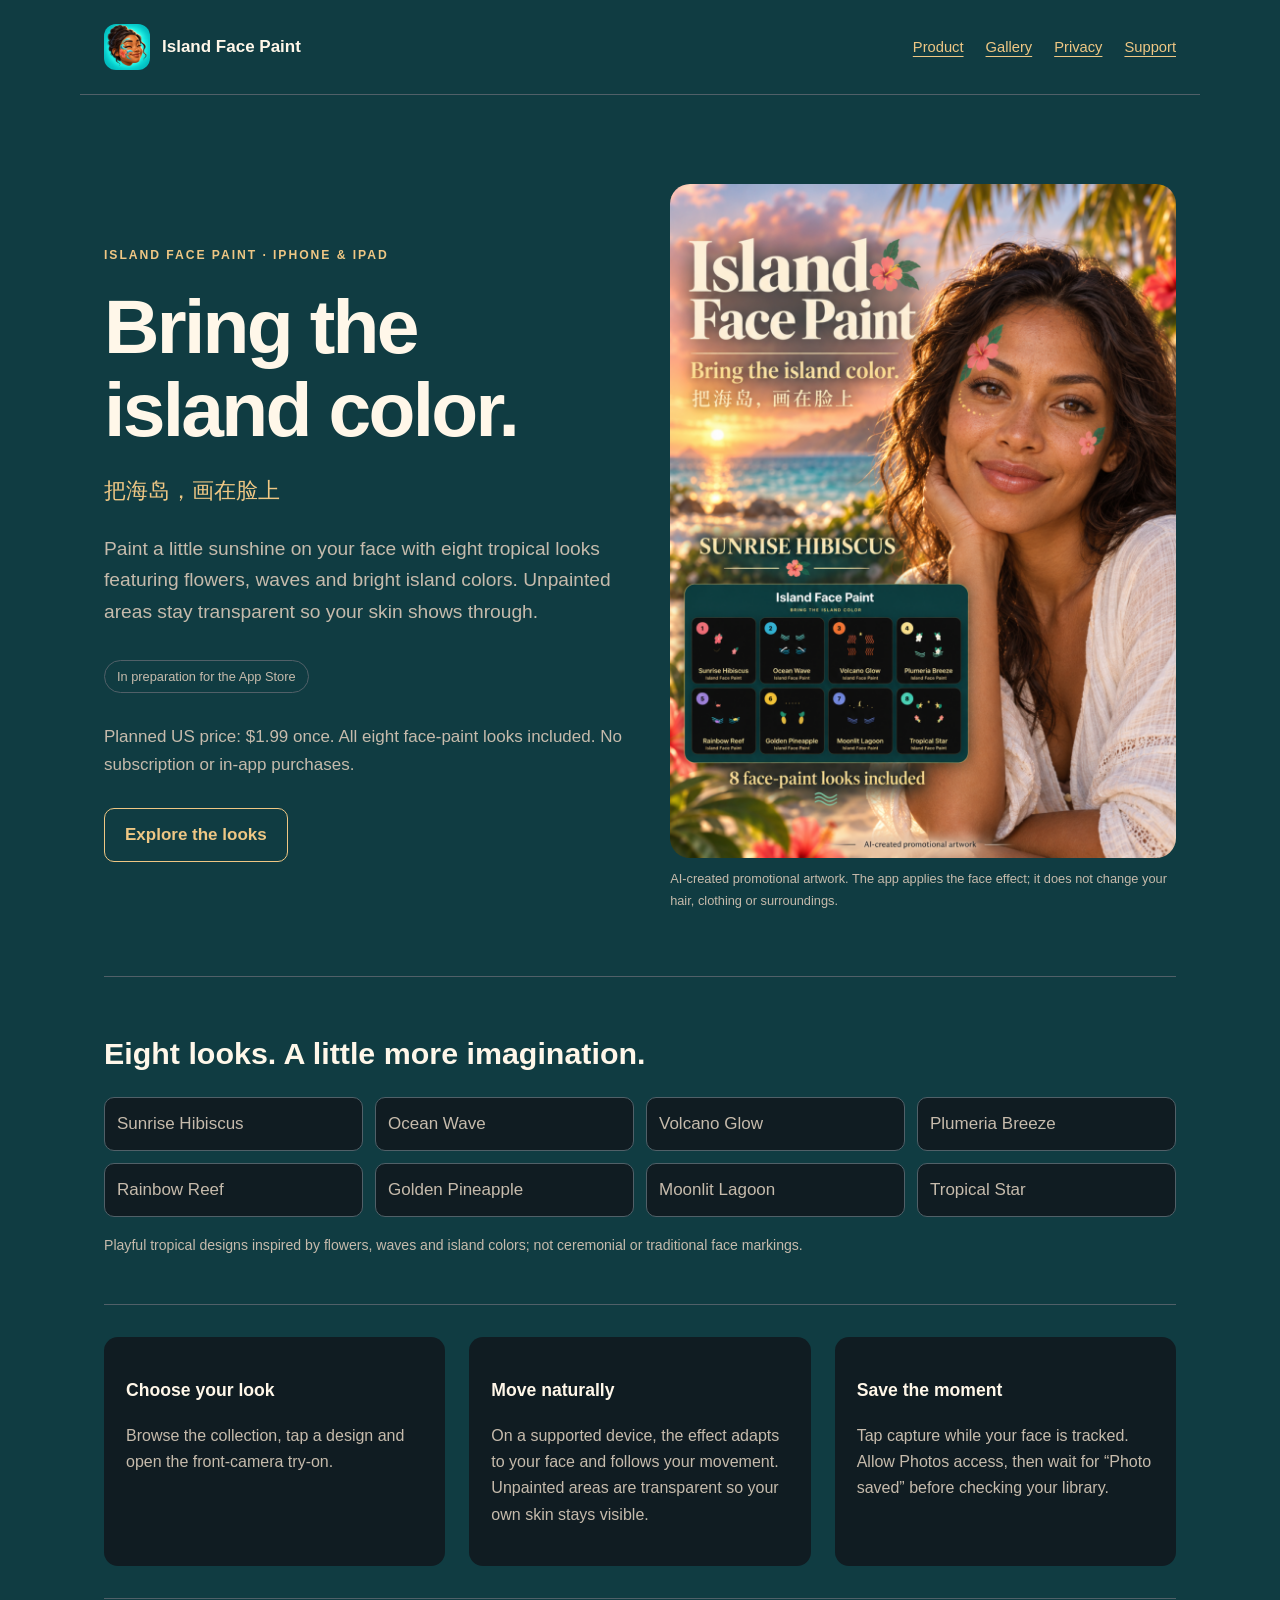
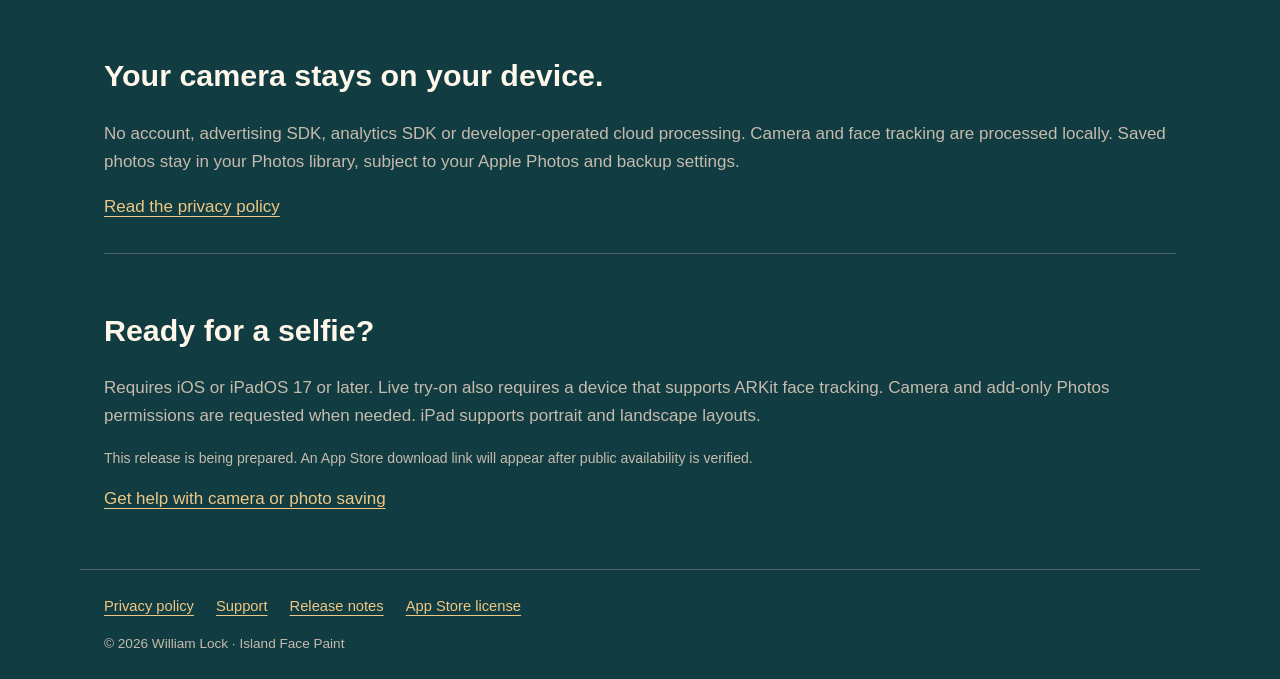
==== index.html @ 732fa8f4 "Publish Island Face Paint product, gallery, privacy and support pages" ====
<!doctype html>
<html lang="en"><head><meta charset="utf-8"><meta name="viewport" content="width=device-width,initial-scale=1"><title>Product | Island Face Paint</title><meta name="description" content="Paint a little sunshine on your face with eight tropical looks featuring flowers, waves and bright island colors. Unpainted areas stay transparent so your skin shows through."><link rel="icon" href="assets/icon.png"><link rel="stylesheet" href="style.css"></head>
<body><header><a class="brand" href="index.html"><img src="assets/icon.png" alt="" width="46" height="46">Island Face Paint</a><nav aria-label="Main"><a href="index.html">Product</a><a href="campaign.html">Gallery</a><a href="privacy.html">Privacy</a><a href="support.html">Support</a></nav></header>
<main><div class="hero"><div><p class="eyebrow">Island Face Paint · iPhone &amp; iPad</p><h1>Bring the island color.</h1><p class="chinese" lang="zh-Hans">把海岛，画在脸上</p><p class="lead">Paint a little sunshine on your face with eight tropical looks featuring flowers, waves and bright island colors. Unpainted areas stay transparent so your skin shows through.</p><p class="status">In preparation for the App Store</p><p>Planned US price: $1.99 once. All eight face-paint looks included. No subscription or in-app purchases.</p><a class="button" href="campaign.html">Explore the looks</a></div><figure class="hero-portrait"><picture><source media="(min-width:701px)" srcset="assets/ipad-02.png"><img src="assets/iphone-02.png" alt="AI-created promotional portrait featuring Sunrise Hibiscus" fetchpriority="high"></picture><figcaption>AI-created promotional artwork. The app applies the face effect; it does not change your hair, clothing or surroundings.</figcaption></figure></div>
<section><h2>Eight looks. A little more imagination.</h2><ul class="look-list"><li>Sunrise Hibiscus</li><li>Ocean Wave</li><li>Volcano Glow</li><li>Plumeria Breeze</li><li>Rainbow Reef</li><li>Golden Pineapple</li><li>Moonlit Lagoon</li><li>Tropical Star</li></ul><p class="note">Playful tropical designs inspired by flowers, waves and island colors; not ceremonial or traditional face markings.</p></section>
<section class="features"><article><h3>Choose your look</h3><p>Browse the collection, tap a design and open the front-camera try-on.</p></article><article><h3>Move naturally</h3><p>On a supported device, the effect adapts to your face and follows your movement. Unpainted areas are transparent so your own skin stays visible.</p></article><article><h3>Save the moment</h3><p>Tap capture while your face is tracked. Allow Photos access, then wait for “Photo saved” before checking your library.</p></article></section>
<section><h2>Your camera stays on your device.</h2><p>No account, advertising SDK, analytics SDK or developer-operated cloud processing. Camera and face tracking are processed locally. Saved photos stay in your Photos library, subject to your Apple Photos and backup settings.</p><a href="privacy.html">Read the privacy policy</a></section>
<section><h2>Ready for a selfie?</h2><p>Requires iOS or iPadOS 17 or later. Live try-on also requires a device that supports ARKit face tracking. Camera and add-only Photos permissions are requested when needed. iPad supports portrait and landscape layouts.</p><p class="note">This release is being prepared. An App Store download link will appear after public availability is verified.</p><a href="support.html">Get help with camera or photo saving</a></section></main><footer><nav aria-label="Footer"><a href="privacy.html">Privacy policy</a><a href="support.html">Support</a><a href="releases.html">Release notes</a><a href="https://www.apple.com/legal/internet-services/itunes/dev/stdeula/">App Store license</a></nav>© 2026 William Lock · Island Face Paint</footer></body></html>
---- style.css ----
:root{color-scheme:dark;--bg:#0c0c0d;--panel:#171617;--ink:#fff7e9;--muted:#c6bbac;--gold:#efc784;--line:#3b3227}*{box-sizing:border-box}body{margin:0;background:var(--bg);color:var(--ink);font:17px/1.65 -apple-system,BlinkMacSystemFont,"Segoe UI",sans-serif}a{color:var(--gold);text-underline-offset:4px}a:focus-visible,summary:focus-visible{outline:3px solid var(--gold);outline-offset:5px}header,main,footer{max-width:1120px;margin:auto;padding:24px}header{display:flex;align-items:center;justify-content:space-between;gap:20px;border-bottom:1px solid var(--line)}.brand{display:flex;align-items:center;gap:12px;text-decoration:none;color:var(--ink);font-weight:750}.brand img{width:46px;height:46px;border-radius:12px}nav{display:flex;gap:22px;flex-wrap:wrap}nav a{font-size:.92rem}.hero{display:grid;grid-template-columns:1.05fr 1fr;align-items:center;gap:35px;padding:65px 0}.eyebrow{color:var(--gold);text-transform:uppercase;letter-spacing:.16em;font-size:.76rem;font-weight:700}h1{font-size:clamp(2.7rem,6vw,5.2rem);line-height:1.08;letter-spacing:-.035em;margin:20px 0}h1 span{display:block;color:var(--gold);letter-spacing:.12em;margin-top:12px;font-weight:500}h2{font-size:1.9rem;line-height:1.25}h3{font-size:1.1rem}p{color:var(--muted)}.lead{font-size:1.2rem;max-width:620px}.button{display:inline-block;padding:12px 20px;border:1px solid var(--gold);border-radius:10px;text-decoration:none;font-weight:650;margin-top:12px}.hero-art{display:grid;grid-template-columns:1fr 1fr;gap:8px;align-items:center}.hero-art img{width:100%;border-radius:90px;box-shadow:0 24px 60px #000}.hero-art img+img{margin-top:80px}.status{display:inline-block;border:1px solid var(--line);border-radius:99px;padding:5px 12px;font-size:.8rem;color:var(--muted)}section{padding:32px 0;border-top:1px solid var(--line)}.cards{display:grid;grid-template-columns:repeat(4,minmax(0,1fr));gap:16px}.mask{margin:0;background:var(--panel);border:1px solid var(--line);border-radius:18px;overflow:hidden;text-align:center}.mask img{width:100%;aspect-ratio:1;object-fit:contain;display:block}.mask figcaption{padding:10px 8px 16px}.mask strong{display:block;font-size:1.25rem;color:var(--gold)}.mask span{font-size:.88rem;color:var(--muted)}.features{display:grid;grid-template-columns:repeat(3,1fr);gap:24px}.features article{background:var(--panel);padding:22px;border-radius:14px}.features p{font-size:1rem}.note{font-size:.88rem;color:var(--muted)}.document{max-width:780px;padding-bottom:65px}.document h1{font-size:2.7rem}.document h2{font-size:1.4rem;margin-top:32px}li{color:var(--muted);margin:8px 0}details{padding:14px 0;border-bottom:1px solid var(--line)}summary{cursor:pointer;font-weight:650}footer{border-top:1px solid var(--line);font-size:.85rem;color:var(--muted)}footer nav{margin-bottom:15px}@media(max-width:700px){header{align-items:flex-start;flex-direction:column}.hero{grid-template-columns:1fr;padding:30px 0;gap:20px}.hero-art{max-width:440px;margin:auto}.hero-art img+img{margin-top:30px}.cards{grid-template-columns:repeat(2,minmax(0,1fr))}.features{grid-template-columns:1fr}main,header,footer{padding:20px}h1{font-size:3rem}nav{gap:16px}}
:root .hero-art img, :root .mask img { height: auto; }
.campaign{display:grid;grid-template-columns:.72fr 1.28fr;gap:28px;align-items:center}.campaign img{width:100%;height:auto;border:1px solid var(--line);border-radius:18px;display:block}@media(max-width:700px){.campaign{grid-template-columns:1fr}}

:root{--bg:#103C42;--panel:#101c22;--line:#516068}
.hero-portrait{margin:0}.hero-portrait img{width:100%;height:auto;display:block;border-radius:20px}.hero-portrait figcaption{font-size:.8rem;color:var(--muted);margin-top:10px}.look-list{display:grid;grid-template-columns:repeat(4,minmax(0,1fr));gap:12px;padding:0;list-style:none}.look-list li{padding:12px;background:var(--panel);border:1px solid var(--line);border-radius:10px;margin:0}.screenshot-grid{display:grid;grid-template-columns:repeat(3,minmax(0,1fr));gap:20px;align-items:start}.screenshot-grid figure{margin:0;min-width:0}.screenshot-grid img{width:100%;height:auto;display:block;border-radius:12px;border:1px solid var(--line)}.screenshot-grid figcaption{font-size:.85rem;color:var(--muted);margin-top:10px}.chinese{color:var(--gold);font-size:1.4rem}.brand{min-width:0}.brand img{flex-shrink:0}h1{overflow-wrap:anywhere}@media(max-width:700px){.look-list{grid-template-columns:repeat(2,minmax(0,1fr))}.screenshot-grid{grid-template-columns:1fr}.screenshot-grid figure{max-width:440px;margin:auto}.hero-portrait{max-width:460px;margin:auto}.brand{font-size:.95rem}h1{font-size:2.8rem}}
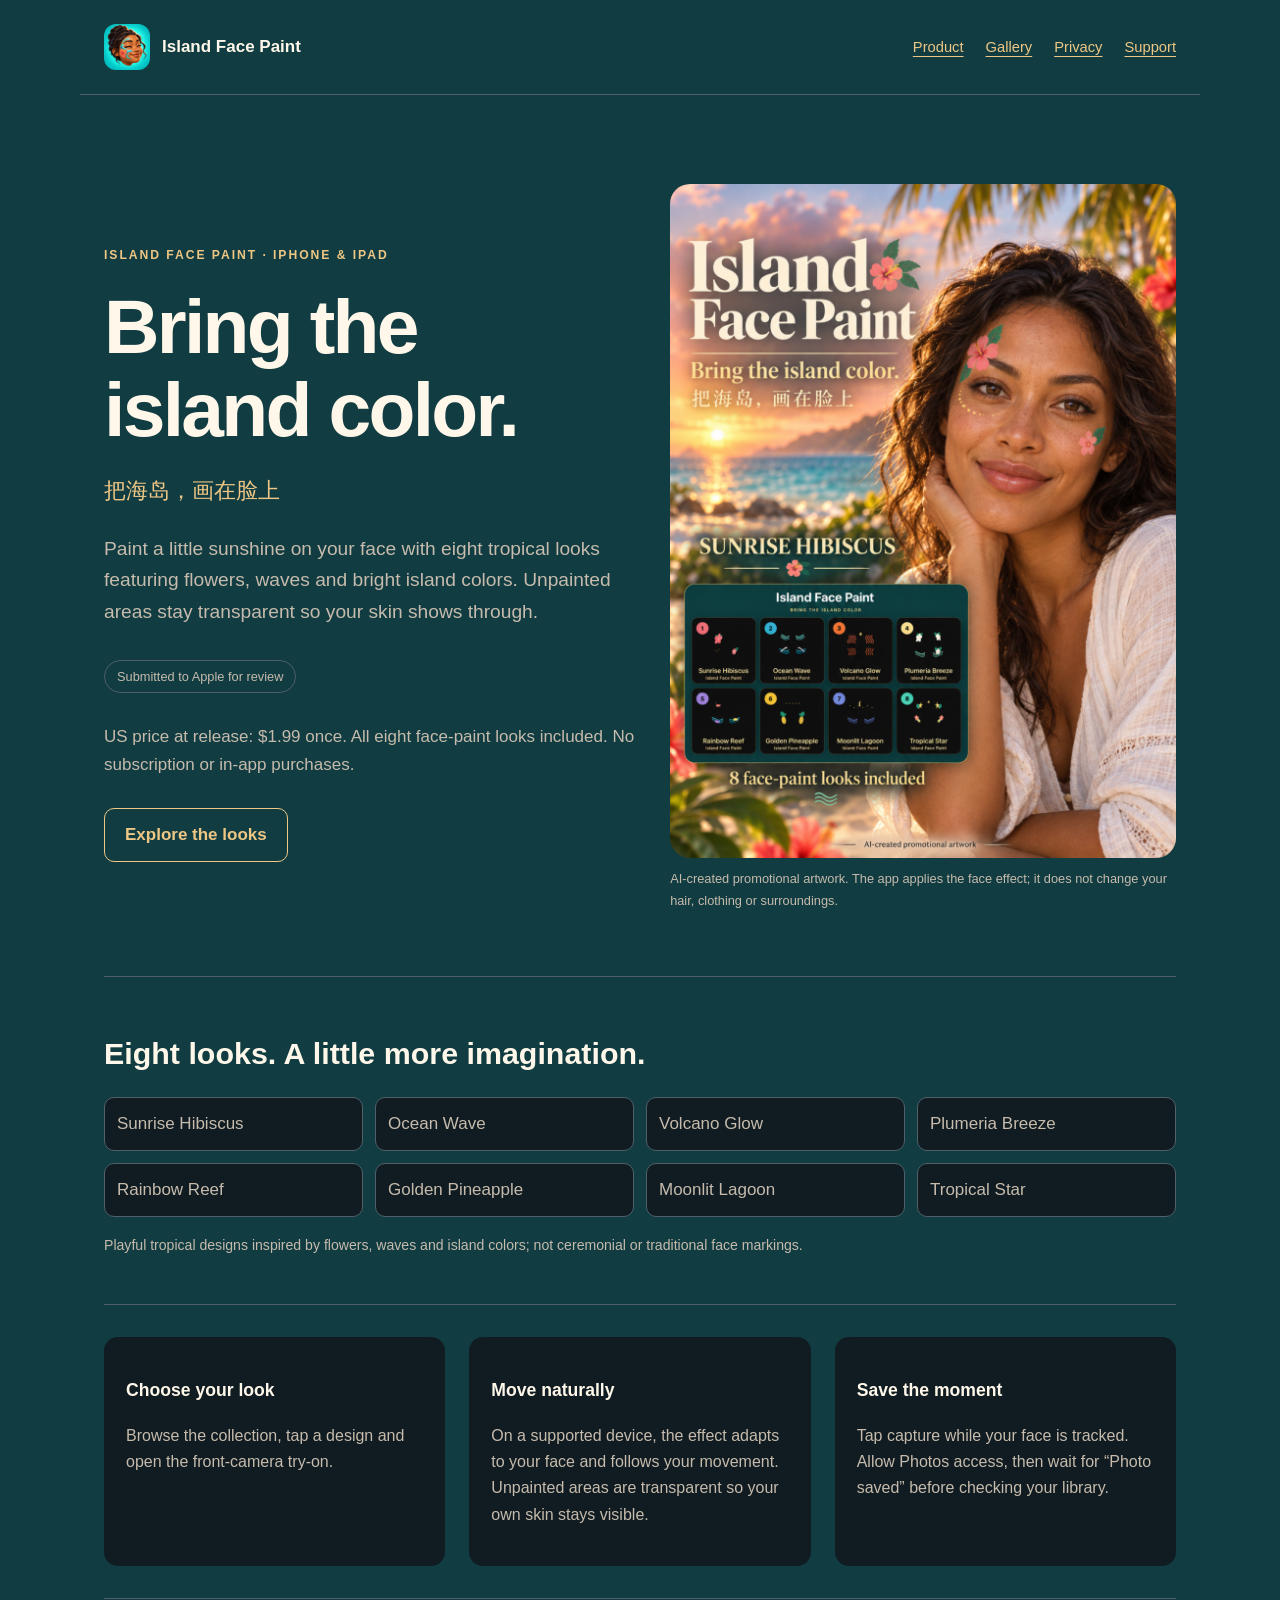
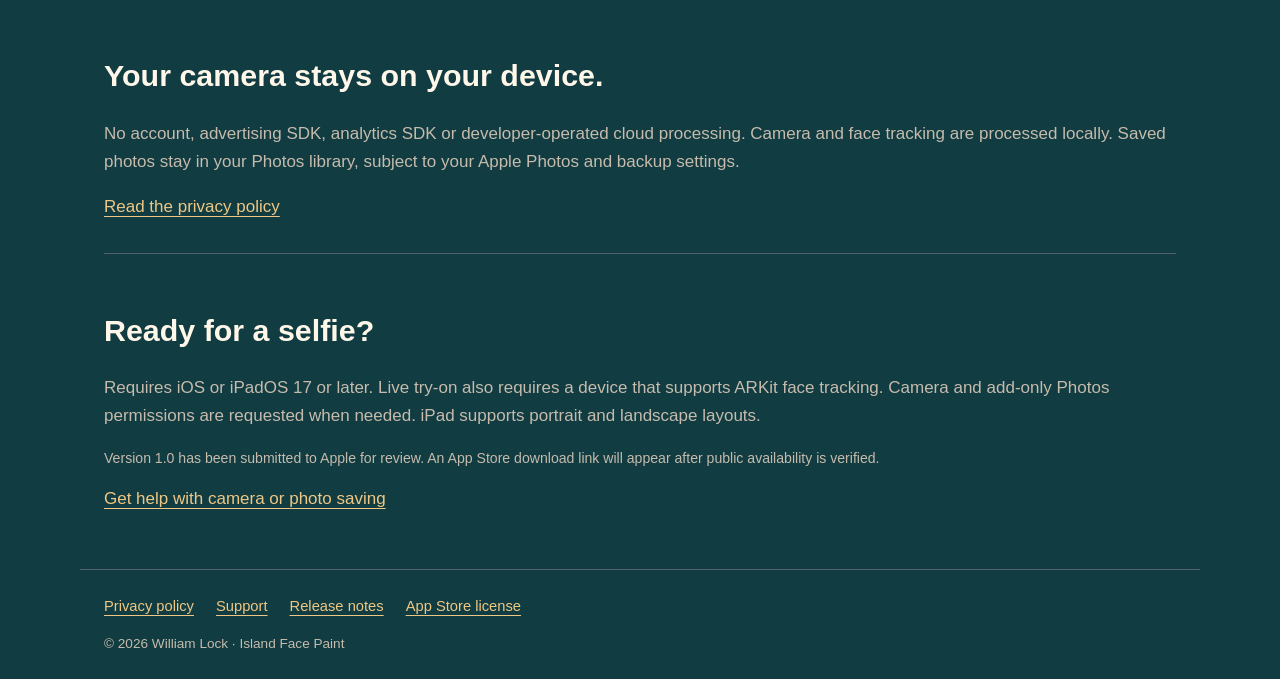
==== commit 24dd9583: "Record version 1.0 submission to Apple review" ====
--- a/index.html
+++ b/index.html
@@ -1,8 +1,8 @@
 <!doctype html>
 <html lang="en"><head><meta charset="utf-8"><meta name="viewport" content="width=device-width,initial-scale=1"><title>Product | Island Face Paint</title><meta name="description" content="Paint a little sunshine on your face with eight tropical looks featuring flowers, waves and bright island colors. Unpainted areas stay transparent so your skin shows through."><link rel="icon" href="assets/icon.png"><link rel="stylesheet" href="style.css"></head>
 <body><header><a class="brand" href="index.html"><img src="assets/icon.png" alt="" width="46" height="46">Island Face Paint</a><nav aria-label="Main"><a href="index.html">Product</a><a href="campaign.html">Gallery</a><a href="privacy.html">Privacy</a><a href="support.html">Support</a></nav></header>
-<main><div class="hero"><div><p class="eyebrow">Island Face Paint · iPhone &amp; iPad</p><h1>Bring the island color.</h1><p class="chinese" lang="zh-Hans">把海岛，画在脸上</p><p class="lead">Paint a little sunshine on your face with eight tropical looks featuring flowers, waves and bright island colors. Unpainted areas stay transparent so your skin shows through.</p><p class="status">In preparation for the App Store</p><p>Planned US price: $1.99 once. All eight face-paint looks included. No subscription or in-app purchases.</p><a class="button" href="campaign.html">Explore the looks</a></div><figure class="hero-portrait"><picture><source media="(min-width:701px)" srcset="assets/ipad-02.png"><img src="assets/iphone-02.png" alt="AI-created promotional portrait featuring Sunrise Hibiscus" fetchpriority="high"></picture><figcaption>AI-created promotional artwork. The app applies the face effect; it does not change your hair, clothing or surroundings.</figcaption></figure></div>
+<main><div class="hero"><div><p class="eyebrow">Island Face Paint · iPhone &amp; iPad</p><h1>Bring the island color.</h1><p class="chinese" lang="zh-Hans">把海岛，画在脸上</p><p class="lead">Paint a little sunshine on your face with eight tropical looks featuring flowers, waves and bright island colors. Unpainted areas stay transparent so your skin shows through.</p><p class="status">Submitted to Apple for review</p><p>US price at release: $1.99 once. All eight face-paint looks included. No subscription or in-app purchases.</p><a class="button" href="campaign.html">Explore the looks</a></div><figure class="hero-portrait"><picture><source media="(min-width:701px)" srcset="assets/ipad-02.png"><img src="assets/iphone-02.png" alt="AI-created promotional portrait featuring Sunrise Hibiscus" fetchpriority="high"></picture><figcaption>AI-created promotional artwork. The app applies the face effect; it does not change your hair, clothing or surroundings.</figcaption></figure></div>
 <section><h2>Eight looks. A little more imagination.</h2><ul class="look-list"><li>Sunrise Hibiscus</li><li>Ocean Wave</li><li>Volcano Glow</li><li>Plumeria Breeze</li><li>Rainbow Reef</li><li>Golden Pineapple</li><li>Moonlit Lagoon</li><li>Tropical Star</li></ul><p class="note">Playful tropical designs inspired by flowers, waves and island colors; not ceremonial or traditional face markings.</p></section>
 <section class="features"><article><h3>Choose your look</h3><p>Browse the collection, tap a design and open the front-camera try-on.</p></article><article><h3>Move naturally</h3><p>On a supported device, the effect adapts to your face and follows your movement. Unpainted areas are transparent so your own skin stays visible.</p></article><article><h3>Save the moment</h3><p>Tap capture while your face is tracked. Allow Photos access, then wait for “Photo saved” before checking your library.</p></article></section>
 <section><h2>Your camera stays on your device.</h2><p>No account, advertising SDK, analytics SDK or developer-operated cloud processing. Camera and face tracking are processed locally. Saved photos stay in your Photos library, subject to your Apple Photos and backup settings.</p><a href="privacy.html">Read the privacy policy</a></section>
-<section><h2>Ready for a selfie?</h2><p>Requires iOS or iPadOS 17 or later. Live try-on also requires a device that supports ARKit face tracking. Camera and add-only Photos permissions are requested when needed. iPad supports portrait and landscape layouts.</p><p class="note">This release is being prepared. An App Store download link will appear after public availability is verified.</p><a href="support.html">Get help with camera or photo saving</a></section></main><footer><nav aria-label="Footer"><a href="privacy.html">Privacy policy</a><a href="support.html">Support</a><a href="releases.html">Release notes</a><a href="https://www.apple.com/legal/internet-services/itunes/dev/stdeula/">App Store license</a></nav>© 2026 William Lock · Island Face Paint</footer></body></html>
+<section><h2>Ready for a selfie?</h2><p>Requires iOS or iPadOS 17 or later. Live try-on also requires a device that supports ARKit face tracking. Camera and add-only Photos permissions are requested when needed. iPad supports portrait and landscape layouts.</p><p class="note">Version 1.0 has been submitted to Apple for review. An App Store download link will appear after public availability is verified.</p><a href="support.html">Get help with camera or photo saving</a></section></main><footer><nav aria-label="Footer"><a href="privacy.html">Privacy policy</a><a href="support.html">Support</a><a href="releases.html">Release notes</a><a href="https://www.apple.com/legal/internet-services/itunes/dev/stdeula/">App Store license</a></nav>© 2026 William Lock · Island Face Paint</footer></body></html>
